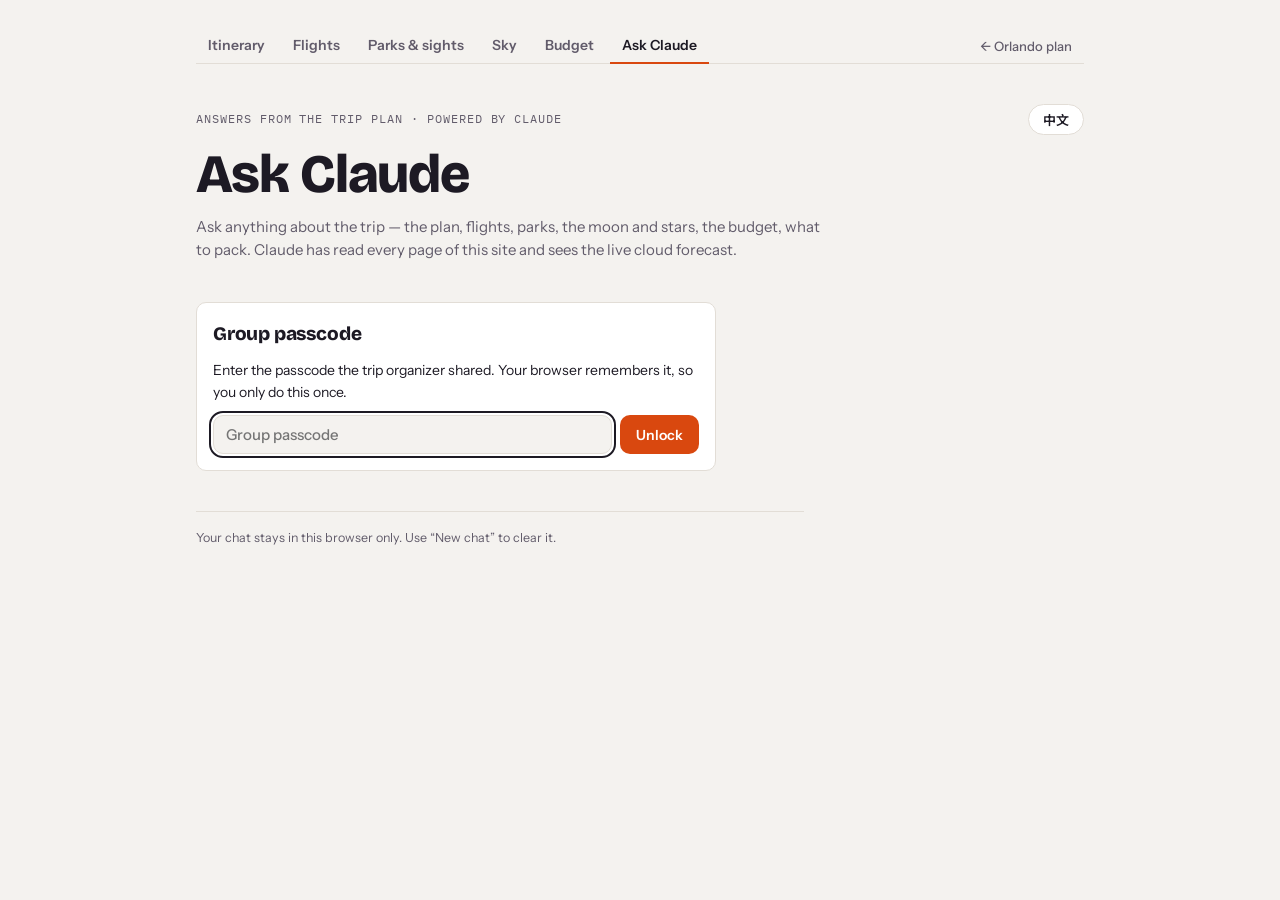
==== ask.html @ bb555e67 "Las Vegas trip site: itinerary, flights, parks, sky, budget, and Ask Claude (with Cloudflare Worker " ====
<!doctype html>
<html lang="en">
<head>
<meta charset="utf-8">
<meta name="viewport" content="width=device-width, initial-scale=1, viewport-fit=cover">
<meta name="robots" content="noindex">
<meta name="claude:viewport-fit-sides" content="cover">
<title>Ask Claude About the Trip</title>
<link rel="preconnect" href="https://fonts.googleapis.com">
<link rel="preconnect" href="https://fonts.gstatic.com" crossorigin>
<link rel="stylesheet" href="https://fonts.googleapis.com/css2?family=Bricolage+Grotesque:opsz,wght@12..96,600;12..96,800&family=Instrument+Sans:wght@400;500;600&family=IBM+Plex+Mono:wght@500&family=Noto+Sans+SC:wght@400;500;700&display=swap">
<link rel="stylesheet" href="site.css">
<script src="site.js"></script>
<style>
.chat { display: flex; flex-direction: column; gap: 14px; max-width: 760px; width: 100%; }
.msg { display: flex; flex-direction: column; gap: 4px; max-width: 100%; }
.msg .who { font-family: var(--mono); font-size: 11px; letter-spacing: .06em; text-transform: uppercase; color: var(--muted); }
.msg.user { align-self: flex-end; align-items: flex-end; max-width: 85%; }
.msg.user .bubble { background: var(--ink); color: var(--bg); border-radius: 14px 14px 4px 14px; padding: 10px 14px; white-space: pre-wrap; overflow-wrap: anywhere; font-size: 15px; }
.msg.bot .bubble { background: var(--surface); border: 1px solid var(--line); border-radius: 14px 14px 14px 4px; padding: 12px 16px; font-size: 15px; line-height: 1.55; overflow-wrap: anywhere; }
.msg.bot .bubble > * { margin: 0 0 10px; } .msg.bot .bubble > *:last-child { margin-bottom: 0; }
.msg.bot .bubble ul, .msg.bot .bubble ol { padding-left: 20px; display: flex; flex-direction: column; gap: 4px; }
.msg.bot .bubble code { font-family: var(--mono); font-size: 13px; background: color-mix(in srgb, var(--ink) 7%, transparent); padding: 1px 5px; border-radius: 4px; }
.msg.bot.err .bubble { border-color: color-mix(in srgb, var(--bad) 45%, transparent); color: var(--bad); }
.typing { display: inline-flex; gap: 4px; padding: 4px 0; }
.typing i { width: 6px; height: 6px; border-radius: 50%; background: var(--muted); animation: blink 1.2s infinite ease-in-out; }
.typing i:nth-child(2) { animation-delay: .2s; } .typing i:nth-child(3) { animation-delay: .4s; }
@keyframes blink { 0%, 80%, 100% { opacity: .25; } 40% { opacity: 1; } }
@media (prefers-reduced-motion: reduce) { .typing i { animation: none; opacity: .6; } }
.sugg { display: flex; flex-wrap: wrap; gap: 8px; max-width: 760px; }
.sugg button { appearance: none; font: 500 14px var(--body); color: var(--ink); background: var(--surface); border: 1px solid var(--line); border-radius: 999px; padding: 7px 14px; cursor: pointer; text-align: left; }
.sugg button:hover { border-color: var(--accent); }
.composer { position: sticky; bottom: 0; padding: 12px 0 calc(12px + env(safe-area-inset-bottom)); background: linear-gradient(to bottom, transparent, var(--bg) 22%); max-width: 760px; width: 100%; }
.composer form { display: flex; gap: 8px; align-items: flex-end; background: var(--surface); border: 1px solid var(--line); border-radius: 14px; padding: 8px 8px 8px 14px; box-shadow: 0 4px 16px rgb(0 0 0 / .06); }
.composer form:focus-within { border-color: var(--accent); }
.composer textarea { flex: 1; min-width: 0; resize: none; border: 0; outline: 0; background: transparent; color: var(--ink); font: 400 15px/1.45 var(--body); max-height: 160px; padding: 6px 0; }
.btn { appearance: none; border: 0; border-radius: 10px; padding: 9px 16px; font: 600 14px var(--body); cursor: pointer; background: var(--accent); color: #fff; white-space: nowrap; }
.btn:disabled { opacity: .45; cursor: default; }
.btn.ghost { background: transparent; color: var(--ink); border: 1px solid var(--line); }
.row { display: flex; justify-content: space-between; align-items: center; gap: 12px; flex-wrap: wrap; max-width: 760px; font-size: 12.5px; color: var(--muted); margin-top: 6px; }
.linkbtn { appearance: none; background: none; border: 0; padding: 0; color: var(--muted); font: 500 12.5px var(--body); text-decoration: underline; cursor: pointer; }
.gate { max-width: 520px; }
.gate form { display: flex; gap: 8px; flex-wrap: wrap; }
.gate input { flex: 1 1 200px; min-width: 0; font: 500 15px var(--body); color: var(--ink); background: var(--bg); border: 1px solid var(--line); border-radius: 10px; padding: 9px 12px; }
.gate .gerr { color: var(--bad); font-size: 13.5px; margin: 0; }
.ctx { font-size: 12.5px; color: var(--muted); max-width: 760px; }
</style>
</head>
<body>
<div class="wrap">
  <nav class="pnav" data-i18n-aria="navAria">
    <a data-nav="index.html" href="index.html" data-i18n="navItin"></a>
    <a data-nav="flights.html" href="flights.html" data-i18n="navFlights"></a>
    <a data-nav="parks.html" href="parks.html" data-i18n="navParks"></a>
    <a data-nav="sky.html" href="sky.html" data-i18n="navSky"></a>
    <a data-nav="budget.html" href="budget.html" data-i18n="navBudget"></a>
    <a data-nav="ask.html" href="ask.html" aria-current="page" data-i18n="navAsk"></a>
    <a class="tripswitch" data-nav="https://xmiao8.github.io/orlando-trip-2026/index.html" href="https://xmiao8.github.io/orlando-trip-2026/" data-i18n="navOrlando"></a>
  </nav>

  <header class="top">
    <div class="toprow">
      <div class="eyebrow" data-i18n="eyebrow"></div>
      <button class="lang" id="lang-toggle" type="button"></button>
    </div>
    <h1 data-i18n="h1"></h1>
    <p class="lede" data-i18n="lede"></p>
  </header>

  <section class="box gate" id="gate" hidden aria-labelledby="gate-title">
    <h2 id="gate-title" data-i18n="gateTitle" style="font-size:19px"></h2>
    <p data-i18n="gateText"></p>
    <form id="gate-form">
      <input id="pass" type="password" autocomplete="current-password" data-i18n-aria="gateTitle" required>
      <button class="btn" type="submit" data-i18n="gateBtn"></button>
    </form>
    <p class="gerr" id="gate-err" hidden data-i18n="gateWrong"></p>
  </section>

  <section class="block" id="chatwrap" aria-label="Chat">
    <div class="chat" id="chat" aria-live="polite"></div>
    <div class="sugg" id="sugg"></div>
    <div class="composer">
      <form id="ask-form">
        <textarea id="q" rows="1" data-i18n-aria="placeholder"></textarea>
        <button class="btn ghost" type="button" id="stop" hidden data-i18n="stop"></button>
        <button class="btn" type="submit" id="send" data-i18n="send"></button>
      </form>
      <div class="row">
        <span data-i18n="hint"></span>
        <span><button class="linkbtn" type="button" id="clear" data-i18n="clear"></button> · <button class="linkbtn" type="button" id="relock" data-i18n="relock"></button></span>
      </div>
    </div>
    <p class="ctx" data-i18n="ctx"></p>
  </section>

  <footer class="foot" data-i18n="footer"></footer>
</div>

<script>
// The Cloudflare Worker that holds the API key (see worker/worker.js in the repo).
const WORKER_URL = "https://vegas-trip-ask.WORKERS_SUBDOMAIN.workers.dev/ask";
const PASS_KEY = "vegas-ask-pass", CHAT_KEY = "vegas-ask-chat";

const UI = {
  en: {
    docTitle: "Ask Claude About the Trip",
    eyebrow: "Answers from the trip plan · powered by Claude",
    h1: "Ask Claude",
    lede: "Ask anything about the trip — the plan, flights, parks, the moon and stars, the budget, what to pack. Claude has read every page of this site and sees the live cloud forecast.",
    gateTitle: "Group passcode",
    gateText: "Enter the passcode the trip organizer shared. Your browser remembers it, so you only do this once.",
    gateBtn: "Unlock", gateWrong: "That passcode didn’t work. Check with the trip organizer.",
    placeholder: "Ask about the trip…", send: "Send", stop: "Stop",
    hint: "Enter to send · Shift+Enter for a new line",
    clear: "New chat", relock: "Change passcode",
    you: "You", claude: "Claude",
    sugg: [
      "Which night should we pick for Death Valley?",
      "Where’s the best spot to watch the supermoon rise on Dec 23?",
      "What should we pack for desert nights?",
      "How much will the trip cost each of us?",
      "What’s open on Christmas Day?",
      "Is Zion doable as a day trip in winter?",
    ],
    errNet: "Couldn’t reach Claude. Check your connection and try again.",
    errBusy: "Claude is busy right now. Try again in a minute.",
    errSetup: "Ask Claude isn’t set up yet. The trip organizer still needs to finish the server settings.",
    errOther: "Something went wrong. Try again.",
    stopped: "(stopped)",
    ctx: "Answers can be wrong, and prices and hours change — double-check before you book or drive. Questions are sent to Anthropic’s API through the trip’s own server; nothing is saved there.",
    footer: "Your chat stays in this browser only. Use “New chat” to clear it.",
  },
  zh: {
    docTitle: "问Claude：旅行助手",
    eyebrow: "根据行程回答 · 由Claude提供",
    h1: "问Claude",
    lede: "关于这次旅行的任何问题都可以问——行程、机票、公园、月亮和星空、预算、该带什么。Claude读过本网站的所有页面，也能看到实时云量预报。",
    gateTitle: "小组口令",
    gateText: "输入组织者分享的口令。浏览器会记住它，只需输入一次。",
    gateBtn: "解锁", gateWrong: "口令不对，请向组织者确认。",
    placeholder: "问一个关于旅行的问题…", send: "发送", stop: "停止",
    hint: "回车发送 · Shift+回车换行",
    clear: "新对话", relock: "更换口令",
    you: "你", claude: "Claude",
    sugg: [
      "死亡谷应该选哪一晚？",
      "12月23日在哪里看超级月亮升起最好？",
      "沙漠的夜晚应该带什么？",
      "这次旅行每人大概花多少钱？",
      "圣诞节当天哪些地方开门？",
      "冬天锡安一日游可行吗？",
    ],
    errNet: "连不上Claude，请检查网络后重试。",
    errBusy: "Claude现在有点忙，请过一分钟再试。",
    errSetup: "问Claude还没设置好，组织者还需要完成服务器设置。",
    errOther: "出了点问题，请重试。",
    stopped: "（已停止）",
    ctx: "回答可能有误，价格和开放时间也会变——订票或出发前请再确认。问题会通过这次旅行自己的服务器发送到Anthropic的API；服务器不保存任何内容。",
    footer: "对话只保存在这个浏览器里。点“新对话”可以清除。",
  },
};

const $ = id => document.getElementById(id);
const esc = Site.esc;
let T = null, busy = false, controller = null;
let chat = [];
try { chat = JSON.parse(Site.store.get(CHAT_KEY) || "[]"); if (!Array.isArray(chat)) chat = []; } catch (e) { chat = []; }
const saveChat = () => Site.store.set(CHAT_KEY, JSON.stringify(chat.slice(-30)));

// Small, safe markdown: paragraphs, bullet/numbered lists, **bold**, *italic*, `code`, links.
function inline(s) {
  s = esc(s);
  s = s.replace(/`([^`]+)`/g, "<code>$1</code>");
  s = s.replace(/\*\*([^*]+)\*\*/g, "<strong>$1</strong>");
  s = s.replace(/(^|[^*])\*([^*\s][^*]*)\*/g, "$1<em>$2</em>");
  s = s.replace(/\[([^\]]+)\]\((https?:\/\/[^\s)]+)\)/g, '<a href="$2" target="_blank" rel="noopener">$1</a>');
  s = s.replace(/(^|[\s(])(https?:\/\/[^\s<)]+)/g, '$1<a href="$2" target="_blank" rel="noopener">$2</a>');
  return s;
}
function md(text) {
  const out = []; let list = null;
  const close = () => { if (list) { out.push(`<${list.tag}>${list.items.map(i => `<li>${inline(i)}</li>`).join("")}</${list.tag}>`); list = null; } };
  let para = [];
  const flush = () => { if (para.length) { out.push(`<p>${para.map(inline).join("<br>")}</p>`); para = []; } };
  for (const raw of text.split("\n")) {
    const line = raw.replace(/\s+$/, "");
    const ul = line.match(/^\s*[-*•]\s+(.*)/), ol = line.match(/^\s*\d+[.)]\s+(.*)/);
    if (ul || ol) {
      flush();
      const tag = ul ? "ul" : "ol";
      if (!list || list.tag !== tag) { close(); list = { tag, items: [] }; }
      list.items.push((ul || ol)[1]);
    } else if (!line.trim()) { flush(); close(); }
    else if (list && /^\s{2,}/.test(raw)) { list.items[list.items.length - 1] += " " + line.trim(); }
    else { close(); para.push(line.replace(/^#+\s*/, "")); }
  }
  flush(); close();
  return out.join("");
}

function bubble(m) {
  const who = m.role === "user" ? T.you : T.claude;
  const body = m.role === "user" ? esc(m.content) : (m.pending && !m.content ? '<span class="typing" aria-label="…"><i></i><i></i><i></i></span>' : md(m.content));
  return `<div class="msg ${m.role === "user" ? "user" : "bot"}${m.error ? " err" : ""}"><span class="who">${esc(who)}</span><div class="bubble">${body}</div></div>`;
}
function renderChat() {
  $("chat").innerHTML = chat.map(bubble).join("");
  $("sugg").hidden = chat.length > 0;
  $("sugg").innerHTML = T.sugg.map(s => `<button type="button">${esc(s)}</button>`).join("");
  $("send").disabled = busy; $("stop").hidden = !busy;
}
function updateLast() {
  const last = $("chat").lastElementChild;
  if (last) last.outerHTML = bubble(chat[chat.length - 1]);
}
const scrollDown = () => window.scrollTo({ top: document.body.scrollHeight });

function showGate(wrong) {
  $("gate").hidden = false; $("gate-err").hidden = !wrong;
  $("chatwrap").hidden = true; $("pass").focus();
}
function hideGate() { $("gate").hidden = true; $("chatwrap").hidden = false; }

async function ask(question) {
  question = question.trim();
  if (!question || busy) return;
  const pass = Site.store.get(PASS_KEY);
  if (!pass) { showGate(false); return; }
  chat = chat.filter(m => !m.error);
  chat.push({ role: "user", content: question });
  const answer = { role: "assistant", content: "", pending: true };
  chat.push(answer);
  busy = true; renderChat(); scrollDown();
  $("q").value = ""; autosize();

  const history = chat.filter(m => !m.error && !m.pending && m.content).map(m => ({ role: m.role, content: m.content }));
  controller = new AbortController();
  try {
    const res = await fetch(WORKER_URL, {
      method: "POST", headers: { "Content-Type": "application/json" }, signal: controller.signal,
      body: JSON.stringify({ passcode: pass, messages: history, lang: Site.lang }),
    });
    if (res.status === 401) {
      chat.splice(-2, 2); Site.store.set(PASS_KEY, ""); busy = false; renderChat(); showGate(true);
      $("q").value = question; return;
    }
    if (!res.ok) throw Object.assign(new Error("http"), { status: res.status });
    const reader = res.body.getReader(), dec = new TextDecoder();
    let buf = "";
    for (;;) {
      const { value, done } = await reader.read();
      if (done) break;
      buf += dec.decode(value, { stream: true });
      let i;
      while ((i = buf.indexOf("\n\n")) >= 0) {
        const evt = buf.slice(0, i); buf = buf.slice(i + 2);
        for (const line of evt.split("\n")) {
          if (!line.startsWith("data:")) continue;
          let d; try { d = JSON.parse(line.slice(5)); } catch (e) { continue; }
          if (d.type === "content_block_delta" && d.delta && d.delta.type === "text_delta") {
            answer.content += d.delta.text; answer.pending = false; updateLast();
          } else if (d.type === "error") {
            throw Object.assign(new Error("stream"), { status: d.error && d.error.type === "overloaded_error" ? 503 : 500 });
          }
        }
      }
    }
    answer.pending = false;
    if (!answer.content) throw Object.assign(new Error("empty"), { status: 500 });
  } catch (e) {
    if (e.name === "AbortError") {
      answer.pending = false; answer.content = (answer.content ? answer.content + "\n\n" : "") + T.stopped;
    } else {
      answer.pending = false; answer.error = true;
      answer.content = e.status === 503 ? T.errBusy : e.status === 500 && e.message === "http" ? T.errSetup : e.status ? T.errOther : T.errNet;
    }
  } finally {
    busy = false; controller = null; saveChat(); renderChat(); scrollDown();
  }
}

function autosize() { const q = $("q"); q.style.height = "auto"; q.style.height = Math.min(q.scrollHeight, 160) + "px"; }

function render(t) {
  T = t;
  $("q").placeholder = t.placeholder;
  $("pass").placeholder = t.gateTitle;
  renderChat();
  if (!Site.store.get(PASS_KEY)) showGate(false); else hideGate();
}

$("ask-form").addEventListener("submit", e => { e.preventDefault(); ask($("q").value); });
$("q").addEventListener("keydown", e => { if (e.key === "Enter" && !e.shiftKey && !e.isComposing) { e.preventDefault(); ask($("q").value); } });
$("q").addEventListener("input", autosize);
$("sugg").addEventListener("click", e => { const b = e.target.closest("button"); if (b) ask(b.textContent); });
$("stop").addEventListener("click", () => controller && controller.abort());
$("clear").addEventListener("click", () => { if (busy && controller) controller.abort(); chat = []; saveChat(); renderChat(); $("q").focus(); });
$("relock").addEventListener("click", () => { Site.store.set(PASS_KEY, ""); showGate(false); });
$("gate-form").addEventListener("submit", e => {
  e.preventDefault();
  const v = $("pass").value.trim(); if (!v) return;
  Site.store.set(PASS_KEY, v); $("pass").value = ""; hideGate(); $("q").focus();
});

Site.init(UI, render);
</script>
</body>
</html>
---- site.css ----
/* Las Vegas trip — shared styles. Same system as the Orlando site, with a desert palette for the categories. */
:root {
  color-scheme: light;
  --bg: #f4f2ef;
  --surface: #ffffff;
  --ink: #1d1a24;
  --muted: #625c6b;
  --line: #e2ddd6;
  --accent: #d9480f;
  --c-vegas: #c2255c;
  --c-mead: #2c5bcc;
  --c-zion: #b5381f;
  --c-dv: #a86a12;
  --c-flex: #2f8a58;
  --c-travel: #7d7887;
  --c-sky: #5a4fcf;
  --on-cat: #ffffff;
  --good: #2f8a58;
  --warn: #a86a12;
  --bad: #b5381f;
  --display: "Bricolage Grotesque", "Noto Sans SC", "PingFang SC", "Microsoft YaHei", "Avenir Next", "Segoe UI", system-ui, sans-serif;
  --body: "Instrument Sans", "Noto Sans SC", "PingFang SC", "Microsoft YaHei", "Helvetica Neue", Arial, system-ui, sans-serif;
  --mono: "IBM Plex Mono", ui-monospace, "SF Mono", Menlo, Consolas, monospace;
  padding-top: env(safe-area-inset-top, 0px);
  padding-bottom: env(safe-area-inset-bottom, 0px);
}
@media (prefers-color-scheme: dark) {
  :root:not([data-theme="light"]) {
    --bg: #121019; --surface: #1b1824; --ink: #eeeaf3; --muted: #a39cad; --line: #2c2838; --accent: #ff8a52;
    --c-vegas: #f06595; --c-mead: #7fa3ff; --c-zion: #ff7d66; --c-dv: #f0c45a; --c-flex: #6cc795; --c-travel: #9a95a5; --c-sky: #a5a0ff;
    --on-cat: #121019; --good: #6cc795; --warn: #f0c45a; --bad: #ff7d66;
    color-scheme: dark;
  }
}
:root[data-theme="dark"] {
  --bg: #121019; --surface: #1b1824; --ink: #eeeaf3; --muted: #a39cad; --line: #2c2838; --accent: #ff8a52;
  --c-vegas: #f06595; --c-mead: #7fa3ff; --c-zion: #ff7d66; --c-dv: #f0c45a; --c-flex: #6cc795; --c-travel: #9a95a5; --c-sky: #a5a0ff;
  --on-cat: #121019; --good: #6cc795; --warn: #f0c45a; --bad: #ff7d66;
  color-scheme: dark;
}
* { box-sizing: border-box; }
html { scroll-behavior: smooth; }
@media (prefers-reduced-motion: reduce) { html { scroll-behavior: auto; } }
body { margin: 0; background: var(--bg); color: var(--ink); font-family: var(--body); font-size: 15px; line-height: 1.55; }
[hidden] { display: none !important; }
a { color: inherit; }
img { max-width: 100%; }
.wrap {
  max-width: 920px; margin: 0 auto;
  padding-left: max(16px, env(safe-area-inset-left, 0px));
  padding-right: max(16px, env(safe-area-inset-right, 0px));
  padding-block: 28px 64px;
  display: flex; flex-direction: column; gap: 40px;
}
h1, h2, h3 { font-family: var(--display); text-wrap: balance; margin: 0; }
h2 { font-size: 24px; font-weight: 800; letter-spacing: -.01em; }
h3 { font-size: 17px; font-weight: 700; }
.eyebrow { font-family: var(--mono); font-size: 12px; letter-spacing: .08em; text-transform: uppercase; color: var(--muted); }
a:focus-visible, button:focus-visible, input:focus-visible, select:focus-visible { outline: 2px solid var(--ink); outline-offset: 2px; }

/* Nav + header */
.pnav { display: flex; gap: 4px; border-bottom: 1px solid var(--line); flex-wrap: wrap; align-items: flex-end; }
.pnav a { font: 600 14px var(--body); color: var(--muted); text-decoration: none; padding: 8px 12px; border-bottom: 2px solid transparent; margin-bottom: -1px; }
.pnav a:hover { color: var(--ink); }
.pnav a[aria-current="page"] { color: var(--ink); border-bottom-color: var(--accent); }
.pnav a.tripswitch { margin-left: auto; font-weight: 500; font-size: 13px; }
header.top { display: flex; flex-direction: column; gap: 12px; }
.toprow { display: flex; justify-content: space-between; align-items: center; gap: 12px; flex-wrap: wrap; }
.lang { appearance: none; cursor: pointer; font: 600 13px var(--body); color: var(--ink); background: var(--surface); border: 1px solid var(--line); border-radius: 999px; padding: 5px 14px; }
h1 { font-size: clamp(32px, 6.5vw, 54px); font-weight: 800; line-height: 1.04; letter-spacing: -.02em; }
h1 span { color: var(--accent); }
:lang(zh) h1 { letter-spacing: 0; }
.lede { max-width: 64ch; color: var(--muted); margin: 0; }
section.block { display: flex; flex-direction: column; gap: 14px; }
.sechead { display: flex; justify-content: space-between; align-items: baseline; gap: 12px; flex-wrap: wrap; }
.meta { font-family: var(--mono); font-size: 12px; color: var(--muted); }
.facts { display: flex; flex-wrap: wrap; gap: 8px 22px; font-size: 14px; }
.facts b { font-family: var(--display); font-size: 22px; font-weight: 800; margin-right: 6px; font-variant-numeric: tabular-nums; }

/* Category helpers */
.c-vegas { --c: var(--c-vegas); } .c-mead { --c: var(--c-mead); } .c-zion { --c: var(--c-zion); }
.c-dv { --c: var(--c-dv); } .c-flex { --c: var(--c-flex); } .c-travel { --c: var(--c-travel); } .c-sky { --c: var(--c-sky); }
.tag { font-family: var(--mono); font-size: 11px; letter-spacing: .06em; text-transform: uppercase; padding: 2px 8px; border-radius: 4px; border: 1px solid currentColor; color: var(--c); }
.legend { display: flex; flex-wrap: wrap; gap: 6px 16px; font-size: 13px; color: var(--muted); margin-top: 10px; }
.legend i { display: inline-block; width: 10px; height: 10px; border-radius: 3px; margin-right: 6px; vertical-align: -1px; background: var(--c); }

/* Day strip */
.strip { display: grid; grid-template-columns: repeat(10, minmax(0, 1fr)); gap: 4px; }
.cell { appearance: none; border: 0; cursor: pointer; text-align: left; border-radius: 6px; padding: 8px 6px 7px; color: var(--on-cat); background: var(--c); min-width: 0; display: flex; flex-direction: column; gap: 2px; font-family: var(--mono); font-size: 11px; line-height: 1.2; }
.cell .n { font-family: var(--display); font-size: 18px; font-weight: 800; }
.cell .t { opacity: .92; white-space: nowrap; overflow: hidden; text-overflow: ellipsis; }
@media (max-width: 620px) { .strip { grid-template-columns: repeat(5, minmax(0, 1fr)); } }

/* Chips */
.chips { display: flex; flex-wrap: wrap; gap: 6px; }
.chip { appearance: none; font: 500 13px var(--body); color: var(--ink); cursor: pointer; border: 1px solid var(--line); background: var(--surface); border-radius: 999px; padding: 5px 12px; }
.chip[aria-pressed="true"] { background: var(--ink); color: var(--bg); border-color: var(--ink); }

/* Day list */
.days { list-style: none; margin: 18px 0 0; padding: 0; display: flex; flex-direction: column; }
.day { display: grid; grid-template-columns: 76px minmax(0, 1fr); gap: 18px; padding: 18px 0; border-top: 1px solid var(--line); scroll-margin-top: 16px; }
.day:last-child { border-bottom: 1px solid var(--line); }
.date { display: flex; flex-direction: column; font-family: var(--mono); font-size: 12px; color: var(--muted); letter-spacing: .04em; }
.date .num { font-family: var(--display); font-size: 34px; font-weight: 800; line-height: 1; color: var(--ink); letter-spacing: -.02em; margin: 2px 0; }
.dbody { display: flex; flex-direction: column; gap: 8px; min-width: 0; }
.where { display: flex; flex-wrap: wrap; align-items: center; gap: 6px 10px; }
.park { font-size: 14px; color: var(--muted); font-weight: 500; }
.iconic { font-size: 12px; font-weight: 600; color: var(--accent); border: 1px solid var(--accent); padding: 1px 8px; border-radius: 4px; }
.guide { font-size: 13px; font-weight: 600; color: var(--accent); text-decoration: none; margin-left: auto; }
.guide:hover { text-decoration: underline; }
.dbody h3 { font-size: 21px; font-weight: 600; line-height: 1.2; }
.dbody ul { margin: 0; padding-left: 18px; display: flex; flex-direction: column; gap: 3px; max-width: 66ch; }
.note { font-size: 13.5px; color: var(--muted); border-left: 2px solid var(--line); padding-left: 10px; max-width: 66ch; }
.drive { font-family: var(--mono); font-size: 12px; color: var(--muted); }
.empty { color: var(--muted); padding: 18px 0; }
@media (max-width: 620px) { .day { grid-template-columns: 58px minmax(0, 1fr); gap: 12px; } .date .num { font-size: 28px; } }

/* Panels */
.panels { display: grid; grid-template-columns: repeat(auto-fit, minmax(min(100%, 340px), 1fr)); gap: 28px; }
.panel { display: flex; flex-direction: column; gap: 12px; min-width: 0; }
.panel h2 { font-size: 21px; }
dl.kd { margin: 0; display: grid; grid-template-columns: auto minmax(0, 1fr); gap: 8px 16px; font-size: 14px; }
dl.kd dt { font-family: var(--mono); font-size: 12px; color: var(--muted); padding-top: 2px; white-space: nowrap; }
dl.kd dd { margin: 0; }
.checks { list-style: none; margin: 0; padding: 0; display: flex; flex-direction: column; gap: 2px; }
.check { display: grid; grid-template-columns: 22px minmax(0, 1fr); gap: 8px; align-items: start; padding: 7px 0; cursor: pointer; font-size: 14px; }
.check input { position: absolute; opacity: 0; width: 1px; height: 1px; }
.check .cbox { width: 18px; height: 18px; border: 1.5px solid var(--muted); border-radius: 4px; margin-top: 2px; display: grid; place-items: center; }
.check input:checked + .cbox { background: var(--c-flex); border-color: var(--c-flex); }
.check input:checked + .cbox::after { content: ""; width: 9px; height: 5px; border: 2px solid var(--surface); border-top: 0; border-right: 0; transform: rotate(-45deg) translate(1px, -1px); }
.check input:checked ~ .txt { color: var(--muted); text-decoration: line-through; }
.check input:focus-visible + .cbox { outline: 2px solid var(--ink); outline-offset: 2px; }
.check small { display: block; color: var(--muted); font-size: 12.5px; }
.progress { font-family: var(--mono); font-size: 12px; color: var(--muted); }

/* Boxes, photos, tables, links */
.box { background: var(--surface); border: 1px solid var(--line); border-radius: 10px; padding: 16px; display: flex; flex-direction: column; gap: 12px; }
.box ul { margin: 0; padding-left: 18px; display: flex; flex-direction: column; gap: 4px; font-size: 14px; }
.box p { margin: 0; font-size: 14px; }
.photo { margin: 0; display: flex; flex-direction: column; gap: 6px; }
.photo .frame { position: relative; aspect-ratio: 16 / 7; max-width: 100%; border-radius: 10px; overflow: hidden; background: var(--c, var(--c-travel)); }
.photo img { display: block; width: 100%; height: 100%; object-fit: cover; }
.photo .ph { display: none; position: absolute; inset: 0; align-items: flex-end; padding: 18px; color: var(--on-cat); font-family: var(--display); font-weight: 800; font-size: clamp(26px, 5vw, 44px); line-height: 1; }
.photo.noimg img { display: none; }
.photo.noimg .ph { display: flex; }
.photo figcaption { font-size: 12px; color: var(--muted); }
@media (max-width: 760px) { .photo .frame { aspect-ratio: 4 / 3; } }
.tablewrap { overflow-x: auto; }
table.t { width: 100%; border-collapse: collapse; font-size: 14px; }
table.t th { text-align: left; font-family: var(--mono); font-size: 11px; letter-spacing: .06em; text-transform: uppercase; color: var(--muted); font-weight: 500; padding: 0 12px 8px 0; border-bottom: 1px solid var(--line); white-space: nowrap; }
table.t td { padding: 9px 12px 9px 0; border-bottom: 1px solid var(--line); vertical-align: top; font-variant-numeric: tabular-nums; }
table.t tr.hl td { background: color-mix(in srgb, var(--accent) 9%, transparent); }
.links { display: flex; flex-wrap: wrap; gap: 8px; }
.links a, .official { font-size: 14px; font-weight: 600; text-decoration: none; border: 1px solid var(--line); background: var(--surface); border-radius: 999px; padding: 6px 14px; }
.links a:hover, .official:hover { border-color: var(--accent); }
.official { align-self: flex-start; color: var(--c, var(--ink)); border-color: var(--c, var(--line)); }
footer.foot { font-size: 12.5px; color: var(--muted); border-top: 1px solid var(--line); padding-top: 16px; max-width: 76ch; }
footer.foot a { color: var(--muted); }
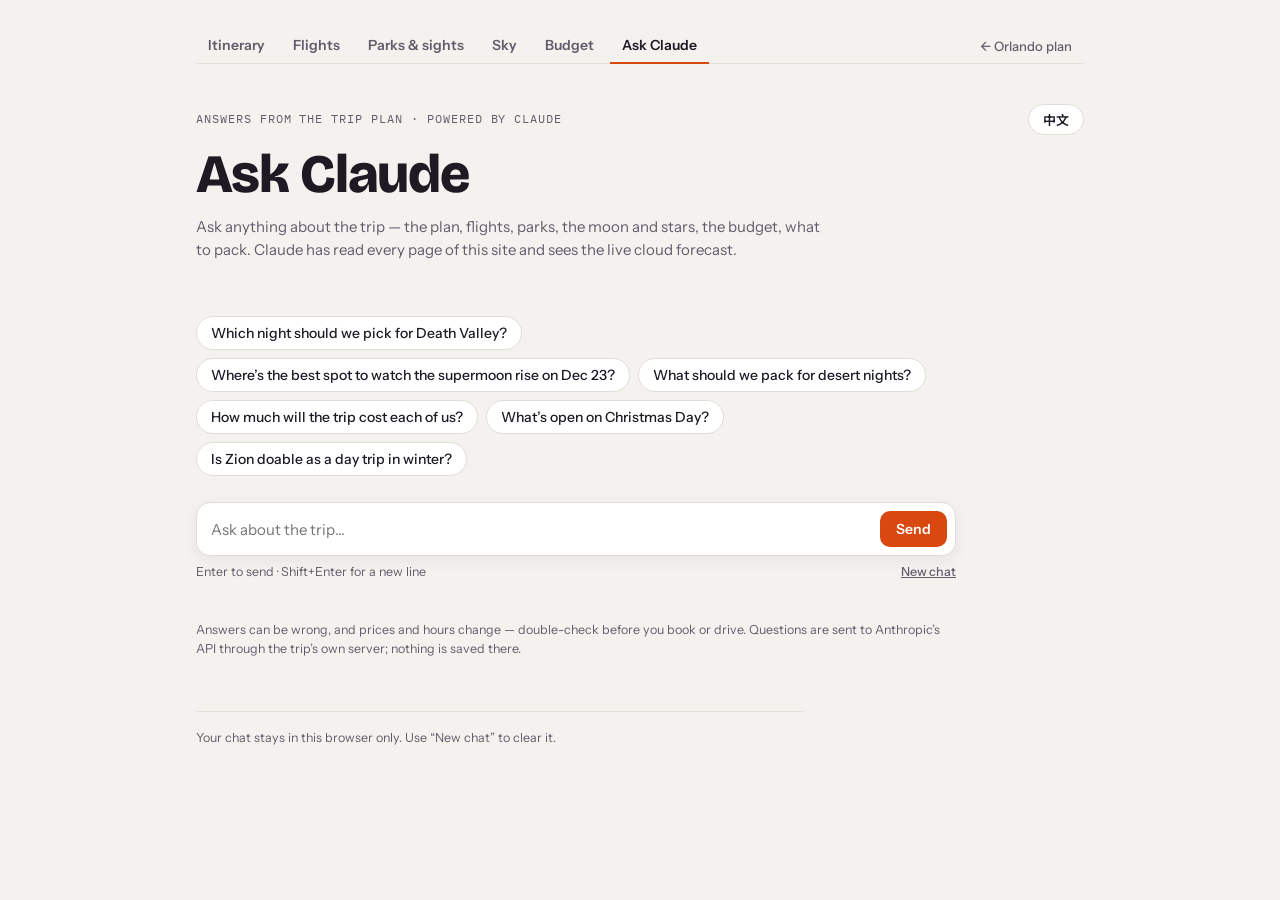
==== commit b6369028: "Ask Claude: no passcode; weekly $100 spend cap and per-person hourly limit in the worker Co-Authored" ====
--- a/ask.html
+++ b/ask.html
@@ -39,10 +39,6 @@
 .btn.ghost { background: transparent; color: var(--ink); border: 1px solid var(--line); }
 .row { display: flex; justify-content: space-between; align-items: center; gap: 12px; flex-wrap: wrap; max-width: 760px; font-size: 12.5px; color: var(--muted); margin-top: 6px; }
 .linkbtn { appearance: none; background: none; border: 0; padding: 0; color: var(--muted); font: 500 12.5px var(--body); text-decoration: underline; cursor: pointer; }
-.gate { max-width: 520px; }
-.gate form { display: flex; gap: 8px; flex-wrap: wrap; }
-.gate input { flex: 1 1 200px; min-width: 0; font: 500 15px var(--body); color: var(--ink); background: var(--bg); border: 1px solid var(--line); border-radius: 10px; padding: 9px 12px; }
-.gate .gerr { color: var(--bad); font-size: 13.5px; margin: 0; }
 .ctx { font-size: 12.5px; color: var(--muted); max-width: 760px; }
 </style>
 </head>
@@ -67,16 +63,6 @@
     <p class="lede" data-i18n="lede"></p>
   </header>
 
-  <section class="box gate" id="gate" hidden aria-labelledby="gate-title">
-    <h2 id="gate-title" data-i18n="gateTitle" style="font-size:19px"></h2>
-    <p data-i18n="gateText"></p>
-    <form id="gate-form">
-      <input id="pass" type="password" autocomplete="current-password" data-i18n-aria="gateTitle" required>
-      <button class="btn" type="submit" data-i18n="gateBtn"></button>
-    </form>
-    <p class="gerr" id="gate-err" hidden data-i18n="gateWrong"></p>
-  </section>
-
   <section class="block" id="chatwrap" aria-label="Chat">
     <div class="chat" id="chat" aria-live="polite"></div>
     <div class="sugg" id="sugg"></div>
@@ -88,7 +74,7 @@
       </form>
       <div class="row">
         <span data-i18n="hint"></span>
-        <span><button class="linkbtn" type="button" id="clear" data-i18n="clear"></button> · <button class="linkbtn" type="button" id="relock" data-i18n="relock"></button></span>
+        <span><button class="linkbtn" type="button" id="clear" data-i18n="clear"></button></span>
       </div>
     </div>
     <p class="ctx" data-i18n="ctx"></p>
@@ -99,8 +85,8 @@
 
 <script>
 // The Cloudflare Worker that holds the API key (see worker/worker.js in the repo).
-const WORKER_URL = "https://vegas-trip-ask.WORKERS_SUBDOMAIN.workers.dev/ask";
-const PASS_KEY = "vegas-ask-pass", CHAT_KEY = "vegas-ask-chat";
+const WORKER_URL = "https://vegas-trip-ask.jerry-302.workers.dev/ask";
+const CHAT_KEY = "vegas-ask-chat";
 
 const UI = {
   en: {
@@ -108,12 +94,9 @@
     eyebrow: "Answers from the trip plan · powered by Claude",
     h1: "Ask Claude",
     lede: "Ask anything about the trip — the plan, flights, parks, the moon and stars, the budget, what to pack. Claude has read every page of this site and sees the live cloud forecast.",
-    gateTitle: "Group passcode",
-    gateText: "Enter the passcode the trip organizer shared. Your browser remembers it, so you only do this once.",
-    gateBtn: "Unlock", gateWrong: "That passcode didn’t work. Check with the trip organizer.",
     placeholder: "Ask about the trip…", send: "Send", stop: "Stop",
     hint: "Enter to send · Shift+Enter for a new line",
-    clear: "New chat", relock: "Change passcode",
+    clear: "New chat",
     you: "You", claude: "Claude",
     sugg: [
       "Which night should we pick for Death Valley?",
@@ -126,6 +109,8 @@
     errNet: "Couldn’t reach Claude. Check your connection and try again.",
     errBusy: "Claude is busy right now. Try again in a minute.",
     errSetup: "Ask Claude isn’t set up yet. The trip organizer still needs to finish the server settings.",
+    errCap: "Ask Claude has reached its limit for this week. It resets on Monday.",
+    errRate: "That’s a lot of questions in an hour. Take a short break and try again.",
     errOther: "Something went wrong. Try again.",
     stopped: "(stopped)",
     ctx: "Answers can be wrong, and prices and hours change — double-check before you book or drive. Questions are sent to Anthropic’s API through the trip’s own server; nothing is saved there.",
@@ -136,12 +121,9 @@
     eyebrow: "根据行程回答 · 由Claude提供",
     h1: "问Claude",
     lede: "关于这次旅行的任何问题都可以问——行程、机票、公园、月亮和星空、预算、该带什么。Claude读过本网站的所有页面，也能看到实时云量预报。",
-    gateTitle: "小组口令",
-    gateText: "输入组织者分享的口令。浏览器会记住它，只需输入一次。",
-    gateBtn: "解锁", gateWrong: "口令不对，请向组织者确认。",
     placeholder: "问一个关于旅行的问题…", send: "发送", stop: "停止",
     hint: "回车发送 · Shift+回车换行",
-    clear: "新对话", relock: "更换口令",
+    clear: "新对话",
     you: "你", claude: "Claude",
     sugg: [
       "死亡谷应该选哪一晚？",
@@ -154,6 +136,8 @@
     errNet: "连不上Claude，请检查网络后重试。",
     errBusy: "Claude现在有点忙，请过一分钟再试。",
     errSetup: "问Claude还没设置好，组织者还需要完成服务器设置。",
+    errCap: "问Claude本周的额度已用完，周一重置。",
+    errRate: "一小时内问得有点多了，休息一下再试。",
     errOther: "出了点问题，请重试。",
     stopped: "（已停止）",
     ctx: "回答可能有误，价格和开放时间也会变——订票或出发前请再确认。问题会通过这次旅行自己的服务器发送到Anthropic的API；服务器不保存任何内容。",
@@ -216,17 +200,9 @@
 }
 const scrollDown = () => window.scrollTo({ top: document.body.scrollHeight });
 
-function showGate(wrong) {
-  $("gate").hidden = false; $("gate-err").hidden = !wrong;
-  $("chatwrap").hidden = true; $("pass").focus();
-}
-function hideGate() { $("gate").hidden = true; $("chatwrap").hidden = false; }
-
 async function ask(question) {
   question = question.trim();
   if (!question || busy) return;
-  const pass = Site.store.get(PASS_KEY);
-  if (!pass) { showGate(false); return; }
   chat = chat.filter(m => !m.error);
   chat.push({ role: "user", content: question });
   const answer = { role: "assistant", content: "", pending: true };
@@ -239,13 +215,12 @@
   try {
     const res = await fetch(WORKER_URL, {
       method: "POST", headers: { "Content-Type": "application/json" }, signal: controller.signal,
-      body: JSON.stringify({ passcode: pass, messages: history, lang: Site.lang }),
+      body: JSON.stringify({ messages: history, lang: Site.lang }),
     });
-    if (res.status === 401) {
-      chat.splice(-2, 2); Site.store.set(PASS_KEY, ""); busy = false; renderChat(); showGate(true);
-      $("q").value = question; return;
+    if (!res.ok) {
+      const info = await res.json().catch(() => ({}));
+      throw Object.assign(new Error("http"), { status: res.status, code: info.error });
     }
-    if (!res.ok) throw Object.assign(new Error("http"), { status: res.status });
     const reader = res.body.getReader(), dec = new TextDecoder();
     let buf = "";
     for (;;) {
@@ -273,7 +248,7 @@
       answer.pending = false; answer.content = (answer.content ? answer.content + "\n\n" : "") + T.stopped;
     } else {
       answer.pending = false; answer.error = true;
-      answer.content = e.status === 503 ? T.errBusy : e.status === 500 && e.message === "http" ? T.errSetup : e.status ? T.errOther : T.errNet;
+      answer.content = e.code === "weekly_cap" ? T.errCap : e.code === "rate_limited" ? T.errRate : e.status === 503 ? T.errBusy : e.code === "not_configured" ? T.errSetup : e.status ? T.errOther : T.errNet;
     }
   } finally {
     busy = false; controller = null; saveChat(); renderChat(); scrollDown();
@@ -285,9 +260,7 @@
 function render(t) {
   T = t;
   $("q").placeholder = t.placeholder;
-  $("pass").placeholder = t.gateTitle;
   renderChat();
-  if (!Site.store.get(PASS_KEY)) showGate(false); else hideGate();
 }
 
 $("ask-form").addEventListener("submit", e => { e.preventDefault(); ask($("q").value); });
@@ -296,12 +269,6 @@
 $("sugg").addEventListener("click", e => { const b = e.target.closest("button"); if (b) ask(b.textContent); });
 $("stop").addEventListener("click", () => controller && controller.abort());
 $("clear").addEventListener("click", () => { if (busy && controller) controller.abort(); chat = []; saveChat(); renderChat(); $("q").focus(); });
-$("relock").addEventListener("click", () => { Site.store.set(PASS_KEY, ""); showGate(false); });
-$("gate-form").addEventListener("submit", e => {
-  e.preventDefault();
-  const v = $("pass").value.trim(); if (!v) return;
-  Site.store.set(PASS_KEY, v); $("pass").value = ""; hideGate(); $("q").focus();
-});
 
 Site.init(UI, render);
 </script>
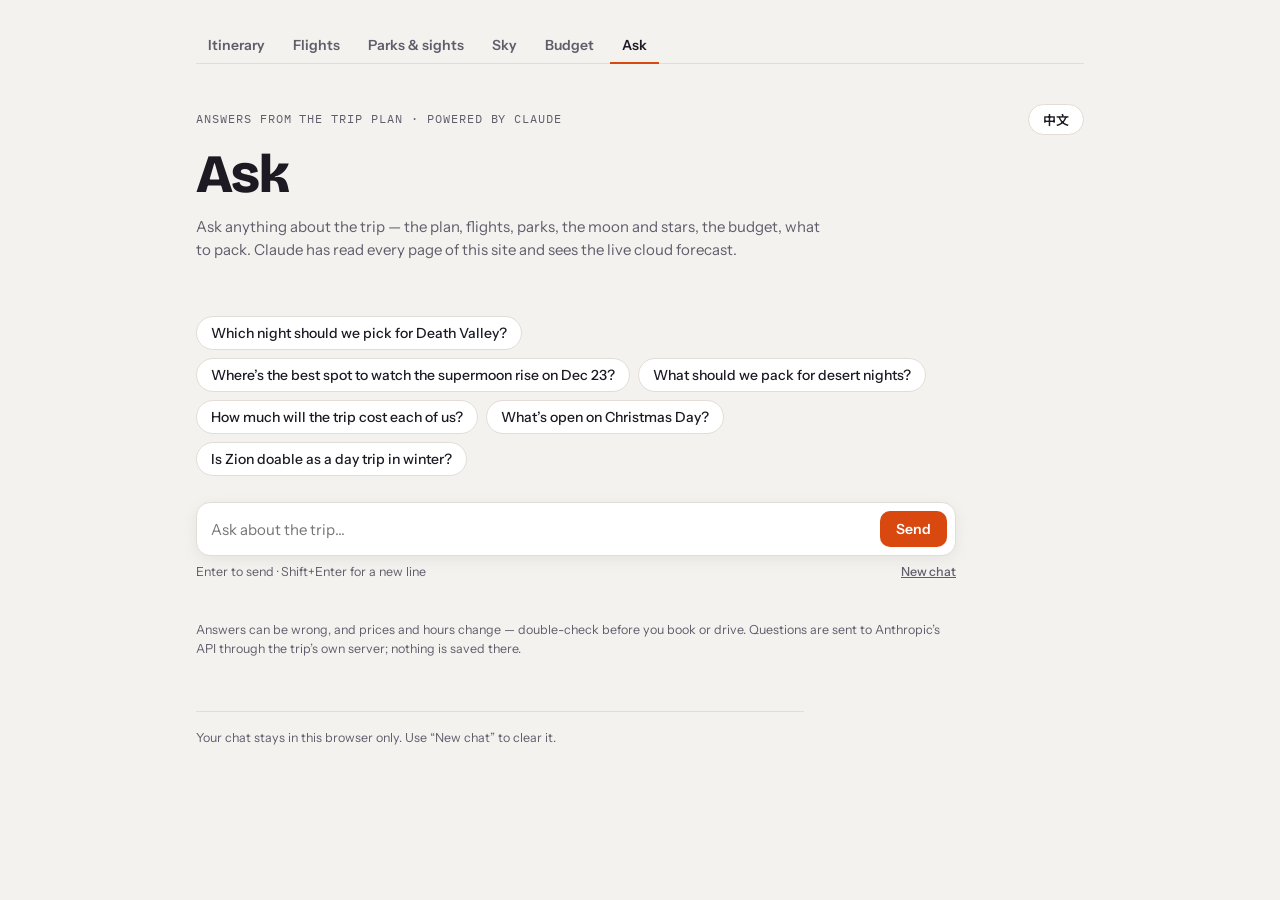
==== commit afd93b84: "Remove Orlando references; rename the Ask Claude tab to Ask Co-Authored-By: Claude Opus 5.5 <noreply" ====
--- a/ask.html
+++ b/ask.html
@@ -5,7 +5,7 @@
 <meta name="viewport" content="width=device-width, initial-scale=1, viewport-fit=cover">
 <meta name="robots" content="noindex">
 <meta name="claude:viewport-fit-sides" content="cover">
-<title>Ask Claude About the Trip</title>
+<title>Ask About the Trip</title>
 <link rel="preconnect" href="https://fonts.googleapis.com">
 <link rel="preconnect" href="https://fonts.gstatic.com" crossorigin>
 <link rel="stylesheet" href="https://fonts.googleapis.com/css2?family=Bricolage+Grotesque:opsz,wght@12..96,600;12..96,800&family=Instrument+Sans:wght@400;500;600&family=IBM+Plex+Mono:wght@500&family=Noto+Sans+SC:wght@400;500;700&display=swap">
@@ -51,7 +51,6 @@
     <a data-nav="sky.html" href="sky.html" data-i18n="navSky"></a>
     <a data-nav="budget.html" href="budget.html" data-i18n="navBudget"></a>
     <a data-nav="ask.html" href="ask.html" aria-current="page" data-i18n="navAsk"></a>
-    <a class="tripswitch" data-nav="https://xmiao8.github.io/orlando-trip-2026/index.html" href="https://xmiao8.github.io/orlando-trip-2026/" data-i18n="navOrlando"></a>
   </nav>
 
   <header class="top">
@@ -90,9 +89,9 @@
 
 const UI = {
   en: {
-    docTitle: "Ask Claude About the Trip",
+    docTitle: "Ask About the Trip",
     eyebrow: "Answers from the trip plan · powered by Claude",
-    h1: "Ask Claude",
+    h1: "Ask",
     lede: "Ask anything about the trip — the plan, flights, parks, the moon and stars, the budget, what to pack. Claude has read every page of this site and sees the live cloud forecast.",
     placeholder: "Ask about the trip…", send: "Send", stop: "Stop",
     hint: "Enter to send · Shift+Enter for a new line",
@@ -108,8 +107,8 @@
     ],
     errNet: "Couldn’t reach Claude. Check your connection and try again.",
     errBusy: "Claude is busy right now. Try again in a minute.",
-    errSetup: "Ask Claude isn’t set up yet. The trip organizer still needs to finish the server settings.",
-    errCap: "Ask Claude has reached its limit for this week. It resets on Monday.",
+    errSetup: "Ask isn’t set up yet. The trip organizer still needs to finish the server settings.",
+    errCap: "Ask has reached its limit for this week. It resets on Monday.",
     errRate: "That’s a lot of questions in an hour. Take a short break and try again.",
     errOther: "Something went wrong. Try again.",
     stopped: "(stopped)",
@@ -117,9 +116,9 @@
     footer: "Your chat stays in this browser only. Use “New chat” to clear it.",
   },
   zh: {
-    docTitle: "问Claude：旅行助手",
+    docTitle: "提问：旅行助手",
     eyebrow: "根据行程回答 · 由Claude提供",
-    h1: "问Claude",
+    h1: "提问",
     lede: "关于这次旅行的任何问题都可以问——行程、机票、公园、月亮和星空、预算、该带什么。Claude读过本网站的所有页面，也能看到实时云量预报。",
     placeholder: "问一个关于旅行的问题…", send: "发送", stop: "停止",
     hint: "回车发送 · Shift+回车换行",
@@ -135,8 +134,8 @@
     ],
     errNet: "连不上Claude，请检查网络后重试。",
     errBusy: "Claude现在有点忙，请过一分钟再试。",
-    errSetup: "问Claude还没设置好，组织者还需要完成服务器设置。",
-    errCap: "问Claude本周的额度已用完，周一重置。",
+    errSetup: "提问功能还没设置好，组织者还需要完成服务器设置。",
+    errCap: "提问功能本周的额度已用完，周一重置。",
     errRate: "一小时内问得有点多了，休息一下再试。",
     errOther: "出了点问题，请重试。",
     stopped: "（已停止）",
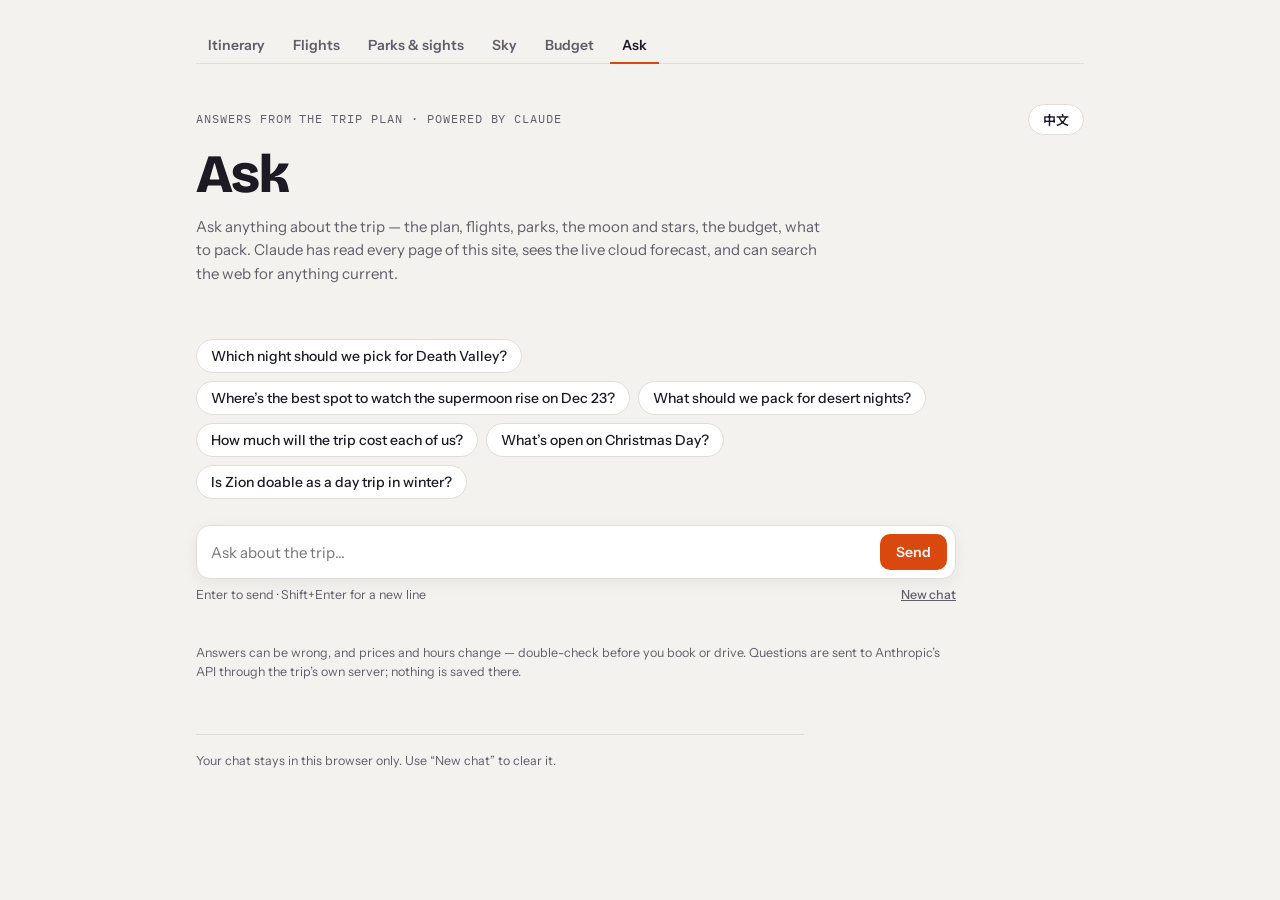
==== commit 34075a0f: "Zion overnight with Angels Landing lottery and shuttle times; Ask shows web searches and sources; bu" ====
--- a/ask.html
+++ b/ask.html
@@ -21,6 +21,12 @@
 .msg.bot .bubble > * { margin: 0 0 10px; } .msg.bot .bubble > *:last-child { margin-bottom: 0; }
 .msg.bot .bubble ul, .msg.bot .bubble ol { padding-left: 20px; display: flex; flex-direction: column; gap: 4px; }
 .msg.bot .bubble code { font-family: var(--mono); font-size: 13px; background: color-mix(in srgb, var(--ink) 7%, transparent); padding: 1px 5px; border-radius: 4px; }
+.msg.bot .search { display: flex; align-items: center; gap: 8px; font-size: 13px; color: var(--muted); margin-bottom: 8px; }
+.msg.bot .search svg { width: 14px; height: 14px; flex: none; }
+.msg.bot .srcs { margin-top: 10px; padding-top: 8px; border-top: 1px solid var(--line); font-size: 12.5px; color: var(--muted); display: flex; flex-direction: column; gap: 3px; }
+.msg.bot .srcs b { font-family: var(--mono); font-size: 10.5px; letter-spacing: .06em; text-transform: uppercase; font-weight: 500; }
+.msg.bot .srcs a { color: var(--muted); overflow: hidden; text-overflow: ellipsis; white-space: nowrap; }
+.msg.bot .srcs a:hover { color: var(--accent); }
 .msg.bot.err .bubble { border-color: color-mix(in srgb, var(--bad) 45%, transparent); color: var(--bad); }
 .typing { display: inline-flex; gap: 4px; padding: 4px 0; }
 .typing i { width: 6px; height: 6px; border-radius: 50%; background: var(--muted); animation: blink 1.2s infinite ease-in-out; }
@@ -92,7 +98,7 @@
     docTitle: "Ask About the Trip",
     eyebrow: "Answers from the trip plan · powered by Claude",
     h1: "Ask",
-    lede: "Ask anything about the trip — the plan, flights, parks, the moon and stars, the budget, what to pack. Claude has read every page of this site and sees the live cloud forecast.",
+    lede: "Ask anything about the trip — the plan, flights, parks, the moon and stars, the budget, what to pack. Claude has read every page of this site, sees the live cloud forecast, and can search the web for anything current.",
     placeholder: "Ask about the trip…", send: "Send", stop: "Stop",
     hint: "Enter to send · Shift+Enter for a new line",
     clear: "New chat",
@@ -106,6 +112,7 @@
       "Is Zion doable as a day trip in winter?",
     ],
     errNet: "Couldn’t reach Claude. Check your connection and try again.",
+    searching: "Searching the web…", searchingFor: q => `Searching the web for “${q}”…`, sources: "Sources",
     errBusy: "Claude is busy right now. Try again in a minute.",
     errSetup: "Ask isn’t set up yet. The trip organizer still needs to finish the server settings.",
     errCap: "Ask has reached its limit for this week. It resets on Monday.",
@@ -119,7 +126,7 @@
     docTitle: "提问：旅行助手",
     eyebrow: "根据行程回答 · 由Claude提供",
     h1: "提问",
-    lede: "关于这次旅行的任何问题都可以问——行程、机票、公园、月亮和星空、预算、该带什么。Claude读过本网站的所有页面，也能看到实时云量预报。",
+    lede: "关于这次旅行的任何问题都可以问——行程、机票、公园、月亮和星空、预算、该带什么。Claude读过本网站的所有页面，能看到实时云量预报，还能上网搜索最新信息。",
     placeholder: "问一个关于旅行的问题…", send: "发送", stop: "停止",
     hint: "回车发送 · Shift+回车换行",
     clear: "新对话",
@@ -133,6 +140,7 @@
       "冬天锡安一日游可行吗？",
     ],
     errNet: "连不上Claude，请检查网络后重试。",
+    searching: "正在搜索网络…", searchingFor: q => `正在搜索：“${q}”…`, sources: "来源",
     errBusy: "Claude现在有点忙，请过一分钟再试。",
     errSetup: "提问功能还没设置好，组织者还需要完成服务器设置。",
     errCap: "提问功能本周的额度已用完，周一重置。",
@@ -182,9 +190,19 @@
   return out.join("");
 }
 
+const SEARCH_ICON = '<svg viewBox="0 0 16 16" fill="none" stroke="currentColor" stroke-width="1.6" aria-hidden="true"><circle cx="7" cy="7" r="4.5"/><path d="M10.5 10.5 14 14" stroke-linecap="round"/></svg>';
+const host = u => { try { return new URL(u).hostname.replace(/^www\./, ""); } catch (e) { return u; } };
 function bubble(m) {
   const who = m.role === "user" ? T.you : T.claude;
-  const body = m.role === "user" ? esc(m.content) : (m.pending && !m.content ? '<span class="typing" aria-label="…"><i></i><i></i><i></i></span>' : md(m.content));
+  let body;
+  if (m.role === "user") body = esc(m.content);
+  else {
+    const typing = '<span class="typing" aria-label="…"><i></i><i></i><i></i></span>';
+    const search = m.searching ? `<div class="search">${SEARCH_ICON}<span>${esc(m.query ? T.searchingFor(m.query) : T.searching)}</span></div>` : "";
+    const text = m.content ? md(m.content) : (m.pending ? typing : "");
+    const srcs = m.sources && m.sources.length && !m.pending ? `<div class="srcs"><b>${esc(T.sources)}</b>${m.sources.slice(0, 6).map(s => `<a href="${esc(s.url)}" target="_blank" rel="noopener">${esc(s.title || host(s.url))} · ${esc(host(s.url))}</a>`).join("")}</div>` : "";
+    body = search + text + (m.searching && m.content ? typing : "") + srcs;
+  }
   return `<div class="msg ${m.role === "user" ? "user" : "bot"}${m.error ? " err" : ""}"><span class="who">${esc(who)}</span><div class="bubble">${body}</div></div>`;
 }
 function renderChat() {
@@ -221,7 +239,7 @@
       throw Object.assign(new Error("http"), { status: res.status, code: info.error });
     }
     const reader = res.body.getReader(), dec = new TextDecoder();
-    let buf = "";
+    let buf = "", queryJson = "";
     for (;;) {
       const { value, done } = await reader.read();
       if (done) break;
@@ -232,21 +250,33 @@
         for (const line of evt.split("\n")) {
           if (!line.startsWith("data:")) continue;
           let d; try { d = JSON.parse(line.slice(5)); } catch (e) { continue; }
-          if (d.type === "content_block_delta" && d.delta && d.delta.type === "text_delta") {
-            answer.content += d.delta.text; answer.pending = false; updateLast();
+          if (d.type === "content_block_start" && d.content_block) {
+            const b = d.content_block;
+            if (b.type === "server_tool_use") { answer.searching = true; answer.query = ""; queryJson = ""; updateLast(); }
+            else if (b.type === "text" && answer.content && !/\n\n$/.test(answer.content)) answer.content += "\n\n";
+          } else if (d.type === "content_block_delta" && d.delta && d.delta.type === "input_json_delta") {
+            queryJson += d.delta.partial_json || "";
+            const q = queryJson.match(/"query"\s*:\s*"((?:[^"\\]|\\.)*)"/);
+            if (q) { answer.query = q[1]; updateLast(); }
+          } else if (d.type === "content_block_delta" && d.delta && d.delta.type === "citations_delta" && d.delta.citation) {
+            const c = d.delta.citation;
+            if (c.url && !(answer.sources ||= []).some(s => s.url === c.url)) answer.sources.push({ url: c.url, title: c.title });
+          } else if (d.type === "content_block_delta" && d.delta && d.delta.type === "text_delta") {
+            answer.content += d.delta.text; answer.pending = false; answer.searching = false; updateLast();
           } else if (d.type === "error") {
             throw Object.assign(new Error("stream"), { status: d.error && d.error.type === "overloaded_error" ? 503 : 500 });
           }
         }
       }
     }
-    answer.pending = false;
+    answer.pending = false; answer.searching = false;
+    answer.content = answer.content.replace(/^\s+/, "");
     if (!answer.content) throw Object.assign(new Error("empty"), { status: 500 });
   } catch (e) {
     if (e.name === "AbortError") {
-      answer.pending = false; answer.content = (answer.content ? answer.content + "\n\n" : "") + T.stopped;
+      answer.pending = false; answer.searching = false; answer.content = (answer.content ? answer.content + "\n\n" : "") + T.stopped;
     } else {
-      answer.pending = false; answer.error = true;
+      answer.pending = false; answer.searching = false; answer.error = true;
       answer.content = e.code === "weekly_cap" ? T.errCap : e.code === "rate_limited" ? T.errRate : e.status === 503 ? T.errBusy : e.code === "not_configured" ? T.errSetup : e.status ? T.errOther : T.errNet;
     }
   } finally {
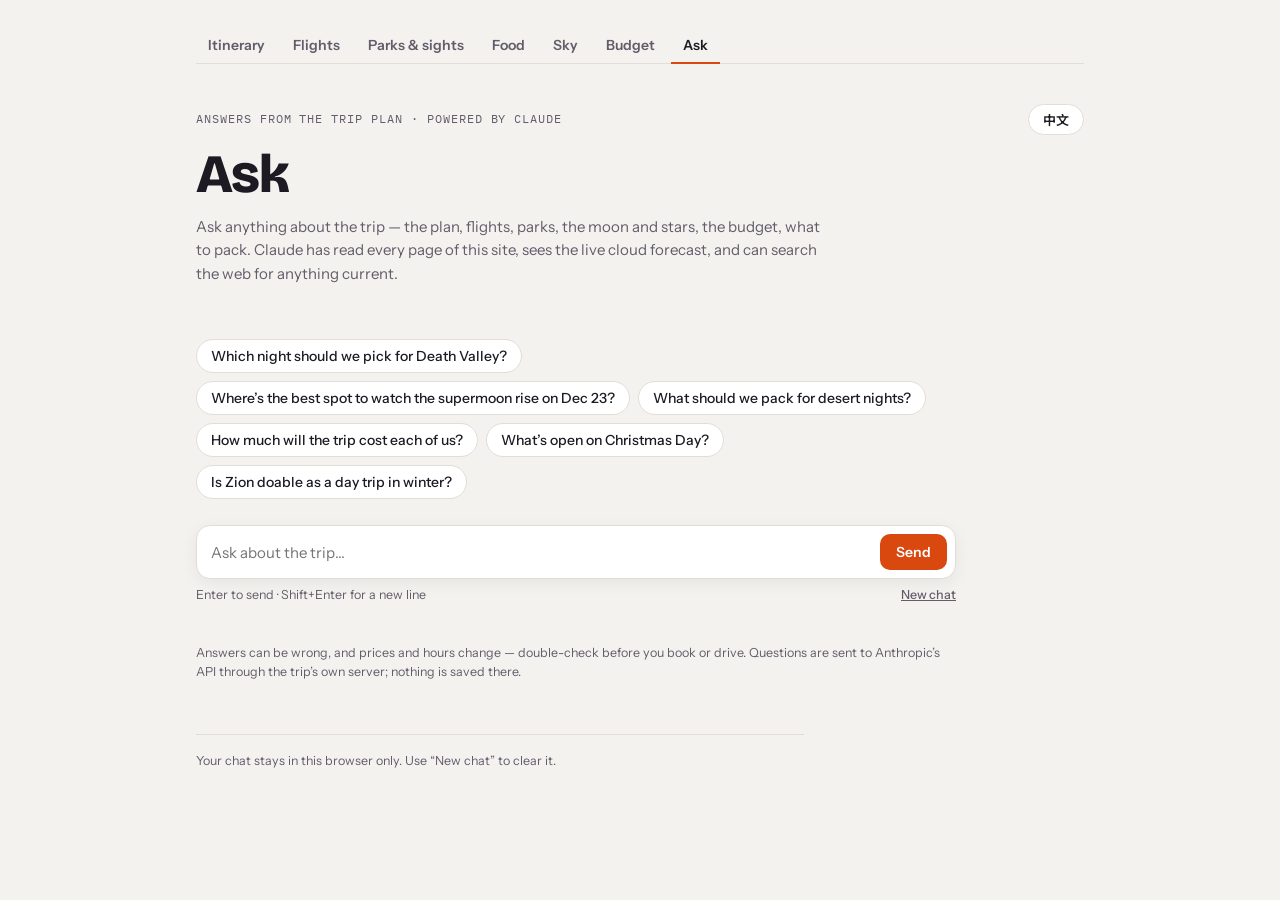
==== commit aae74bdc: "Switch to Dec 23-29 red-eye plan from Madison, add Food page - Itinerary: 6 nights; Death Valley sta" ====
--- a/ask.html
+++ b/ask.html
@@ -54,6 +54,7 @@
     <a data-nav="index.html" href="index.html" data-i18n="navItin"></a>
     <a data-nav="flights.html" href="flights.html" data-i18n="navFlights"></a>
     <a data-nav="parks.html" href="parks.html" data-i18n="navParks"></a>
+    <a data-nav="food.html" href="food.html" data-i18n="navFood"></a>
     <a data-nav="sky.html" href="sky.html" data-i18n="navSky"></a>
     <a data-nav="budget.html" href="budget.html" data-i18n="navBudget"></a>
     <a data-nav="ask.html" href="ask.html" aria-current="page" data-i18n="navAsk"></a>
@@ -112,6 +113,8 @@
       "Is Zion doable as a day trip in winter?",
     ],
     errNet: "Couldn’t reach Claude. Check your connection and try again.",
+    errLong: "That question needed more research than one answer allows. Try splitting it into smaller questions.",
+    cutOff: "*(The answer was cut short — ask a follow-up for the rest.)*",
     searching: "Searching the web…", searchingFor: q => `Searching the web for “${q}”…`, sources: "Sources",
     errBusy: "Claude is busy right now. Try again in a minute.",
     errSetup: "Ask isn’t set up yet. The trip organizer still needs to finish the server settings.",
@@ -140,6 +143,8 @@
       "冬天锡安一日游可行吗？",
     ],
     errNet: "连不上Claude，请检查网络后重试。",
+    errLong: "这个问题需要查的内容太多，一次回答不完。试试拆成几个小问题。",
+    cutOff: "*（回答被截断了——可以继续追问剩下的部分。）*",
     searching: "正在搜索网络…", searchingFor: q => `正在搜索：“${q}”…`, sources: "来源",
     errBusy: "Claude现在有点忙，请过一分钟再试。",
     errSetup: "提问功能还没设置好，组织者还需要完成服务器设置。",
@@ -239,7 +244,7 @@
       throw Object.assign(new Error("http"), { status: res.status, code: info.error });
     }
     const reader = res.body.getReader(), dec = new TextDecoder();
-    let buf = "", queryJson = "";
+    let buf = "", queryJson = "", afterSearch = false, stopReason = "";
     for (;;) {
       const { value, done } = await reader.read();
       if (done) break;
@@ -252,8 +257,9 @@
           let d; try { d = JSON.parse(line.slice(5)); } catch (e) { continue; }
           if (d.type === "content_block_start" && d.content_block) {
             const b = d.content_block;
-            if (b.type === "server_tool_use") { answer.searching = true; answer.query = ""; queryJson = ""; updateLast(); }
-            else if (b.type === "text" && answer.content && !/\n\n$/.test(answer.content)) answer.content += "\n\n";
+            if (b.type === "server_tool_use") { answer.searching = true; answer.query = ""; queryJson = ""; afterSearch = true; updateLast(); }
+            // Text after a search starts a new paragraph; consecutive text blocks (split by citations) join up.
+            else if (b.type === "text" && afterSearch) { if (answer.content && !/\n\n$/.test(answer.content)) answer.content += "\n\n"; afterSearch = false; }
           } else if (d.type === "content_block_delta" && d.delta && d.delta.type === "input_json_delta") {
             queryJson += d.delta.partial_json || "";
             const q = queryJson.match(/"query"\s*:\s*"((?:[^"\\]|\\.)*)"/);
@@ -263,6 +269,8 @@
             if (c.url && !(answer.sources ||= []).some(s => s.url === c.url)) answer.sources.push({ url: c.url, title: c.title });
           } else if (d.type === "content_block_delta" && d.delta && d.delta.type === "text_delta") {
             answer.content += d.delta.text; answer.pending = false; answer.searching = false; updateLast();
+          } else if (d.type === "message_delta" && d.delta && d.delta.stop_reason) {
+            stopReason = d.delta.stop_reason;
           } else if (d.type === "error") {
             throw Object.assign(new Error("stream"), { status: d.error && d.error.type === "overloaded_error" ? 503 : 500 });
           }
@@ -271,13 +279,17 @@
     }
     answer.pending = false; answer.searching = false;
     answer.content = answer.content.replace(/^\s+/, "");
+    if (stopReason === "max_tokens" || stopReason === "pause_turn") {
+      if (!answer.content) throw Object.assign(new Error("long"), { status: 500, code: "too_long" });
+      answer.content += "\n\n" + T.cutOff;
+    }
     if (!answer.content) throw Object.assign(new Error("empty"), { status: 500 });
   } catch (e) {
     if (e.name === "AbortError") {
       answer.pending = false; answer.searching = false; answer.content = (answer.content ? answer.content + "\n\n" : "") + T.stopped;
     } else {
       answer.pending = false; answer.searching = false; answer.error = true;
-      answer.content = e.code === "weekly_cap" ? T.errCap : e.code === "rate_limited" ? T.errRate : e.status === 503 ? T.errBusy : e.code === "not_configured" ? T.errSetup : e.status ? T.errOther : T.errNet;
+      answer.content = e.code === "too_long" ? T.errLong : e.code === "weekly_cap" ? T.errCap : e.code === "rate_limited" ? T.errRate : e.status === 503 ? T.errBusy : e.code === "not_configured" ? T.errSetup : e.status ? T.errOther : T.errNet;
     }
   } finally {
     busy = false; controller = null; saveChat(); renderChat(); scrollDown();
